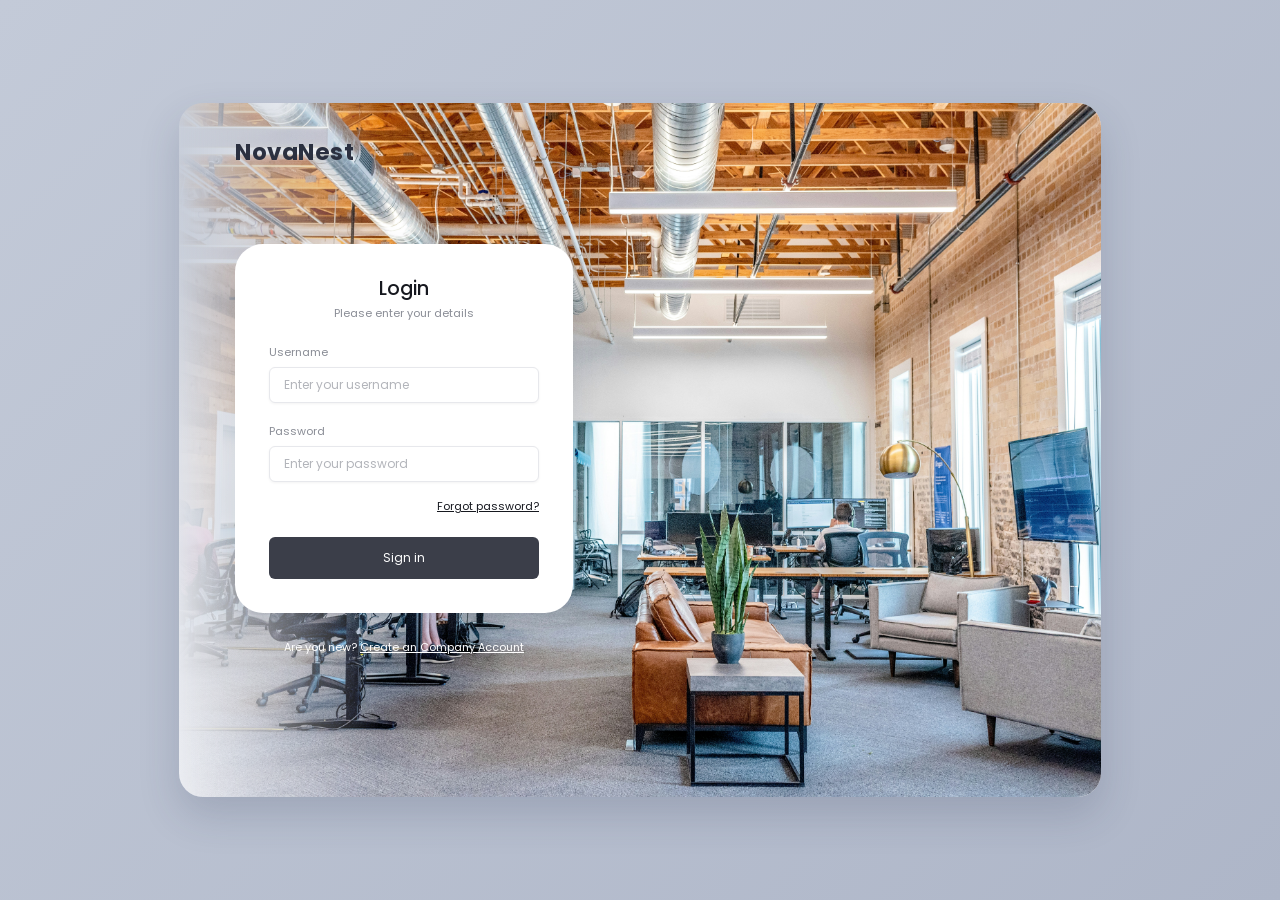
==== index.html @ 470cdb0f "compeletd" ====
<!DOCTYPE html>
<html lang="en">
<head>
  <meta charset="UTF-8">
  <meta name="viewport" content="width=device-width, initial-scale=1">
  <title>NovaNest</title>
  <link rel="preconnect" href="https://fonts.googleapis.com">
  <link href="https://fonts.googleapis.com/css2?family=Poppins:wght@300;400;500&display=swap" rel="stylesheet">
  <link rel="stylesheet" href="style.css">
</head>
<body>
  <main class="stage">
    <!-- Building photo (right side) -->
    <img class="bg" src="Images/background.jpg" alt="Background images">

    <!-- Logo -->
    <a class="brand" href="#>
      <img src="images/logo.svg" alt="" width="30" height="26">
      <span class="brand-text">NovaNest</span>
    </a>

    <!-- Login -->
    <section class="login">
      <form class="card" action="#" method="post">
        <h1>Login</h1>
        <p class="sub">Please enter your details</p>

        <label for="username">Username</label>
        <input id="username" name="username" type="text" placeholder="Enter your username" autocomplete="username">

        <label for="password">Password</label>
        <input id="password" name="password" type="password" placeholder="Enter your password" autocomplete="current-password">

        <a class="forgot" href="#">Forgot password?</a>

        <button type="submit">Sign in</button>
      </form>
        <p class="new">Are you new? <a href="#">Create an Company Account</a></p>
    </section>
  </main>
</body>
</html>
---- style.css ----
:root {
  --ink: #16181f;
  --muted: #8a8d96;
  --dark: #3b3e49;
  --line: #e7e8ec
}

* {
  box-sizing: border-box;
  margin: 0;
  padding: 0
}

body {
  font-family: 'Poppins', system-ui, -apple-system, 'Segoe UI', sans-serif;
  color: var(--ink);
  min-height: 100vh;
  padding: 36px;
  display: flex;
  align-items: center;
  justify-content: center;
  background: linear-gradient(135deg, #c3cad8 0%, #aeb6c8 100%);
}

/* ---------- Stage ---------- */
.stage {
  position: relative;
  width: 100%;
  max-width: 922px;
  min-height: 694px;
  border-radius: 24px;
  overflow: hidden;
  display: flex;
  flex-direction: column;
  justify-content: center;
  padding: 0 56px;
  /* cloudy sky */
  background:
    radial-gradient(ellipse 60% 55% at 12% 12%, #c2c9d6 0%, rgba(194, 201, 214, 0) 70%),
    radial-gradient(ellipse 50% 40% at 35% 90%, #e3e7ee 0%, rgba(227, 231, 238, 0) 70%),
    linear-gradient(135deg, #d2d7e1 0%, #f4f5f8 55%, #fff 100%);
  box-shadow: 0 18px 40px rgba(40, 50, 80, .18);
}

.bg {
  position: absolute;
  top: 0;
  right: 0;
  height: 100%;
  width: auto;
  max-width: none;
  /* fade the photo into the sky on its left edge */
  -webkit-mask-image: linear-gradient(90deg, transparent 0, #000 22%);
  mask-image: linear-gradient(90deg, transparent 0, #000 22%);
}

/* ---------- Logo ---------- */
.brand {
  position: absolute;
  top: 38px;
  left: 56px;
  display: flex;
  align-items: center;
  gap: 8px;
  text-decoration: none;
  color: #2b3040;
  z-index: 2
}

.brand-text {
  display: flex;
  flex-direction: column;
  font-size: 23px;
  font-weight: bold;
  letter-spacing: .5px;
  line-height: 1
}

.brand-text small {
  font-size: 7.5px;
  letter-spacing: 4.4px;
  margin-top: 3px;
  font-weight: 400
}

/* ---------- Login ---------- */
.login {
  position: relative;
  z-index: 1;
  width: 338px
}

.card {
  background: #fff;
  border-radius: 28px;
  padding: 30px 34px 34px;
  box-shadow: 0 8px 28px rgba(60, 70, 100, .1);
}

h1 {
  text-align: center;
  font-size: 19px;
  font-weight: 500
}

.sub {
  text-align: center;
  font-size: 11px;
  color: var(--muted);
  margin: 2px 0 22px
}

label {
  display: block;
  font-size: 11px;
  color: var(--muted);
  margin-bottom: 6px
}

input {
  width: 100%;
  height: 36px;
  padding: 0 14px;
  margin-bottom: 20px;
  font: inherit;
  font-size: 12px;
  color: var(--ink);
  background: #fff;
  border: 1px solid var(--line);
  border-radius: 6px;
  box-shadow: 0 1px 3px rgba(0, 0, 0, .05);
  outline: none;
}

input::placeholder {
  color: #b3b5bb
}

input:focus {
  border-color: #8f95a6;
  box-shadow: 0 0 0 3px rgba(59, 62, 73, .12)
}

.forgot {
  display: block;
  text-align: right;
  font-size: 11px;
  color: var(--ink);
  margin: -4px 0 22px
}

button {
  width: 100%;
  height: 42px;
  border: 0;
  border-radius: 6px;
  cursor: pointer;
  background: var(--dark);
  color: #fff;
  font: inherit;
  font-size: 12px;
  font-weight: 400;
  transition: background .15s;
}

button:hover {
  background: #2c2f39
}

button:focus-visible,
a:focus-visible {
  outline: 2px solid #3b3e49;
  outline-offset: 2px
}
.new {
  text-align: center;
  font-size: 11px;
  color: white;
  margin-top: 26px
}

.new a {
  color: white;
}

a {
  color: inherit
}

/* ---------- Responsive ---------- */
@media (max-width:900px) {
  body {
    padding: 20px
  }

  .stage {
    align-items: center;
    padding: 110px 24px 48px;
    min-height: calc(100vh - 40px)
  }

  .bg {
    opacity: .55
  }

  .brand {
    left: 24px;
    top: 30px
  }

  .login {
    width: 100%;
    max-width: 380px
  }
}

@media (max-width:480px) {
  body {
    padding: 0
  }

  .stage {
    border-radius: 0;
    min-height: 100vh;
    box-shadow: none;
    padding: 100px 16px 40px
  }

  .card {
    padding: 26px 22px 28px
  }

  input {
    font-size: 16px
  }
}
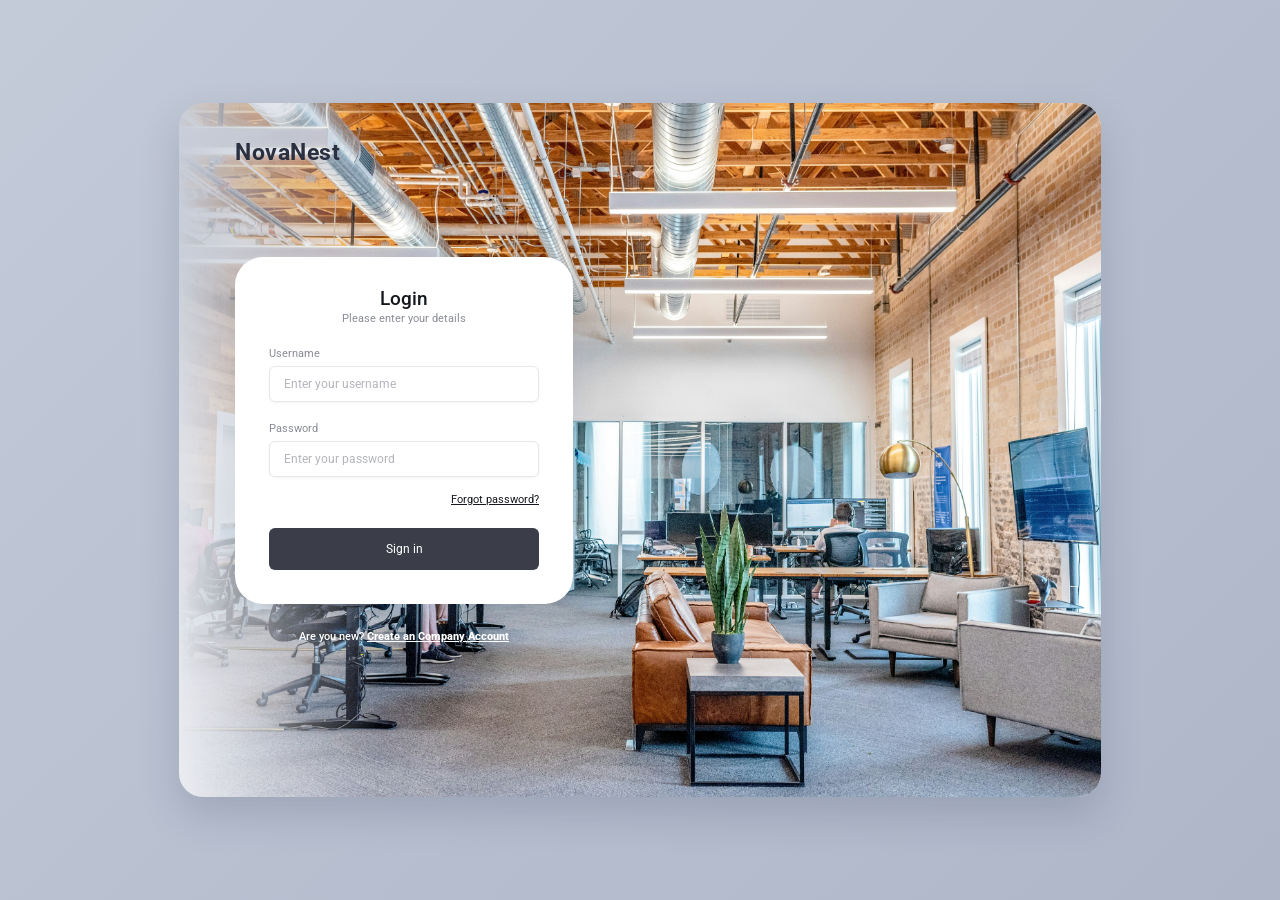
==== commit 8c4e453d: "completed again" ====
--- a/index.html
+++ b/index.html
@@ -1,21 +1,26 @@
 <!DOCTYPE html>
 <html lang="en">
+
 <head>
   <meta charset="UTF-8">
   <meta name="viewport" content="width=device-width, initial-scale=1">
   <title>NovaNest</title>
   <link rel="preconnect" href="https://fonts.googleapis.com">
+  <link rel="preconnect" href="https://fonts.gstatic.com" crossorigin>
+  <link href="https://fonts.googleapis.com/css2?family=Roboto:ital,wght@0,100..900;1,100..900&display=swap"
+    rel="stylesheet">
   <link href="https://fonts.googleapis.com/css2?family=Poppins:wght@300;400;500&display=swap" rel="stylesheet">
   <link rel="stylesheet" href="style.css">
 </head>
+
 <body>
   <main class="stage">
-    <!-- Building photo (right side) -->
+    <!-- Background photo (right side) -->
     <img class="bg" src="Images/background.jpg" alt="Background images">
 
     <!-- Logo -->
     <a class="brand" href="#>
-      <img src="images/logo.svg" alt="" width="30" height="26">
+      <img src=" images/logo.svg" alt="" width="30" height="26">
       <span class="brand-text">NovaNest</span>
     </a>
 
@@ -29,14 +34,16 @@
         <input id="username" name="username" type="text" placeholder="Enter your username" autocomplete="username">
 
         <label for="password">Password</label>
-        <input id="password" name="password" type="password" placeholder="Enter your password" autocomplete="current-password">
+        <input id="password" name="password" type="password" placeholder="Enter your password"
+          autocomplete="current-password">
 
         <a class="forgot" href="#">Forgot password?</a>
 
         <button type="submit">Sign in</button>
       </form>
-        <p class="new">Are you new? <a href="#">Create an Company Account</a></p>
+      <p class="new">Are you new? <a href="./signupform.html">Create an Company Account</a></p>
     </section>
   </main>
 </body>
+
 </html>
--- a/style.css
+++ b/style.css
@@ -8,11 +8,12 @@
 * {
   box-sizing: border-box;
   margin: 0;
-  padding: 0
-}
-
+  padding: 0;
+  font-family: "Roboto", sans-serif;
+}
+
+/* Sign in */
 body {
-  font-family: 'Poppins', system-ui, -apple-system, 'Segoe UI', sans-serif;
   color: var(--ink);
   min-height: 100vh;
   padding: 36px;
@@ -23,7 +24,7 @@
 }
 
 /* ---------- Stage ---------- */
-.stage {
+.stage{
   position: relative;
   width: 100%;
   max-width: 922px;
@@ -172,15 +173,18 @@
   outline: 2px solid #3b3e49;
   outline-offset: 2px
 }
+
 .new {
   text-align: center;
   font-size: 11px;
   color: white;
-  margin-top: 26px
+  margin-top: 26px;
+  font-weight: 500;
 }
 
 .new a {
   color: white;
+  font-weight: 800;
 }
 
 a {
@@ -233,4 +237,72 @@
   input {
     font-size: 16px
   }
+}
+
+/* Sign In end */
+
+/* ---------- Sign up page ---------- */
+.stage.tall {
+  min-height: 800px;
+  padding-top: 110px;
+  padding-bottom: 48px;
+  background:
+    radial-gradient(ellipse 60% 55% at 12% 12%, #c2c9d6 0%, rgba(194, 201, 214, 0) 70%),
+    radial-gradient(ellipse 50% 40% at 35% 90%, #e3e7ee 0%, rgba(227, 231, 238, 0) 70%),
+    linear-gradient(135deg, #d2d7e1 0%, #f4f5f8 55%, #fff 100%);
+  box-shadow: 0 18px 40px rgba(40, 50, 80, .18);
+}
+
+.card.compact {
+  padding: 26px 34px 30px;
+}
+
+.card.compact .sub {
+  margin-bottom: 18px;
+}
+
+.card.compact input {
+  margin-bottom: 14px;
+}
+
+.card.compact input:user-invalid {
+  border-color: #d9534f;
+}
+
+.terms {
+  display: flex;
+  align-items: flex-start;
+  gap: 8px;
+  margin: 2px 0 18px;
+  font-size: 11px;
+  color: #8a8d96;
+  line-height: 1.4;
+  cursor: pointer;
+}
+
+.terms input {
+  width: 14px;
+  height: 14px;
+  margin: 2px 0 0;
+  padding: 0;
+  box-shadow: none;
+  accent-color: #3b3e49;
+  flex: none;
+}
+
+.terms a {
+  color: #16181f
+}
+
+@media (max-width:900px) {
+  .stage.tall {
+    min-height: 90vh;
+    padding-top: 110px;
+  }
+}
+
+@media (max-width:480px) {
+  .stage.tall {
+    padding-top: 100px;
+  }
 }
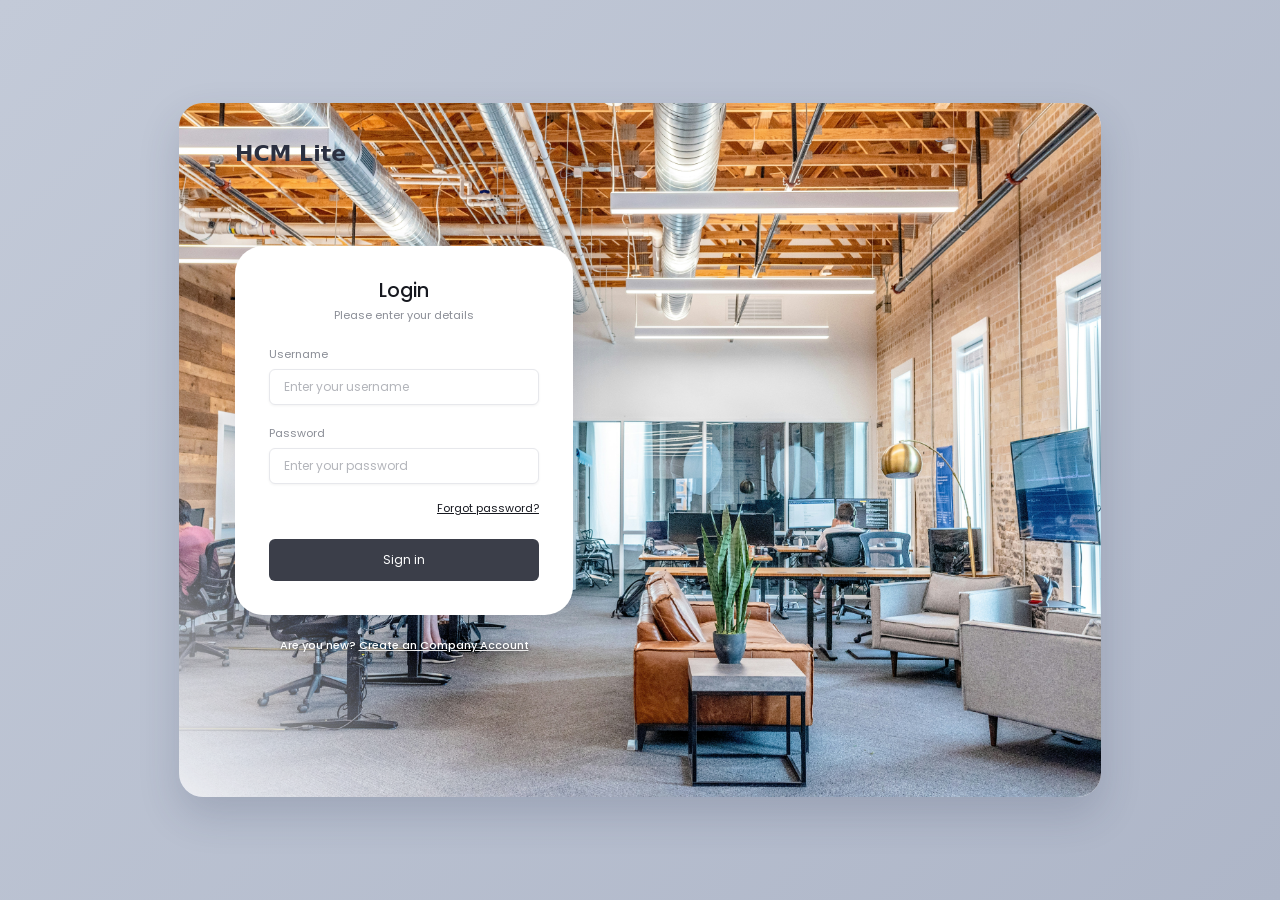
==== commit ffd8ceca: "completed 3" ====
--- a/index.html
+++ b/index.html
@@ -4,7 +4,7 @@
 <head>
   <meta charset="UTF-8">
   <meta name="viewport" content="width=device-width, initial-scale=1">
-  <title>NovaNest</title>
+  <title>HCM Lite</title>
   <link rel="preconnect" href="https://fonts.googleapis.com">
   <link rel="preconnect" href="https://fonts.gstatic.com" crossorigin>
   <link href="https://fonts.googleapis.com/css2?family=Roboto:ital,wght@0,100..900;1,100..900&display=swap"
@@ -21,7 +21,7 @@
     <!-- Logo -->
     <a class="brand" href="#>
       <img src=" images/logo.svg" alt="" width="30" height="26">
-      <span class="brand-text">NovaNest</span>
+      <span class="brand-text">HCM Lite</span>
     </a>
 
     <!-- Login -->
--- a/style.css
+++ b/style.css
@@ -1,308 +1,252 @@
-:root {
-  --ink: #16181f;
-  --muted: #8a8d96;
-  --dark: #3b3e49;
-  --line: #e7e8ec
-}
-
 * {
-  box-sizing: border-box;
-  margin: 0;
-  padding: 0;
-  font-family: "Roboto", sans-serif;
-}
-
-/* Sign in */
+    box-sizing: border-box;
+    margin: 0;
+    padding: 0
+}
+
 body {
-  color: var(--ink);
-  min-height: 100vh;
-  padding: 36px;
-  display: flex;
-  align-items: center;
-  justify-content: center;
-  background: linear-gradient(135deg, #c3cad8 0%, #aeb6c8 100%);
-}
-
-/* ---------- Stage ---------- */
-.stage{
-  position: relative;
-  width: 100%;
-  max-width: 922px;
-  min-height: 694px;
-  border-radius: 24px;
-  overflow: hidden;
-  display: flex;
-  flex-direction: column;
-  justify-content: center;
-  padding: 0 56px;
-  /* cloudy sky */
-  background:
-    radial-gradient(ellipse 60% 55% at 12% 12%, #c2c9d6 0%, rgba(194, 201, 214, 0) 70%),
-    radial-gradient(ellipse 50% 40% at 35% 90%, #e3e7ee 0%, rgba(227, 231, 238, 0) 70%),
-    linear-gradient(135deg, #d2d7e1 0%, #f4f5f8 55%, #fff 100%);
-  box-shadow: 0 18px 40px rgba(40, 50, 80, .18);
-}
-
+    font-family: 'Poppins', system-ui, -apple-system, 'Segoe UI', sans-serif;
+    color: #16181f;
+    min-height: 100vh;
+    padding: 36px;
+    display: flex;
+    align-items: center;
+    justify-content: center;
+    background: linear-gradient(135deg, #c3cad8 0%, #aeb6c8 100%);
+}
+
+/* ---------- Stage: sky colour behind + photo on top ---------- */
+.stage {
+    position: relative;
+    width: 100%;
+    max-width: 922px;
+    min-height: 694px;
+    border-radius: 24px;
+    overflow: hidden;
+    display: flex;
+    flex-direction: column;
+    justify-content: center;
+    padding: 0 56px;
+    background: linear-gradient(135deg, #d2d7e1 0%, #f4f5f8 55%, #fff 100%);
+    box-shadow: 0 18px 40px rgba(40, 50, 80, .18);
+}
+
+.stage.tall {
+    min-height: 820px;
+    padding-top: 100px;
+    padding-bottom: 60px
+}
+
+/* Photo always fills the whole stage, on any page height */
 .bg {
-  position: absolute;
-  top: 0;
-  right: 0;
-  height: 100%;
-  width: auto;
-  max-width: none;
-  /* fade the photo into the sky on its left edge */
-  -webkit-mask-image: linear-gradient(90deg, transparent 0, #000 22%);
-  mask-image: linear-gradient(90deg, transparent 0, #000 22%);
-}
-
-/* ---------- Logo ---------- */
+    position: absolute;
+    top: 0;
+    left: 0;
+    width: 100%;
+    height: 100%;
+    object-fit: cover;
+    object-position: center;
+    /* bottom-left corner fades into the light sky */
+    mask-image: linear-gradient(45deg, transparent 0, #000 24%);
+}
+
+/* ---------- Brand ---------- */
 .brand {
-  position: absolute;
-  top: 38px;
-  left: 56px;
-  display: flex;
-  align-items: center;
-  gap: 8px;
-  text-decoration: none;
-  color: #2b3040;
-  z-index: 2
-}
-
-.brand-text {
-  display: flex;
-  flex-direction: column;
-  font-size: 23px;
-  font-weight: bold;
-  letter-spacing: .5px;
-  line-height: 1
-}
-
-.brand-text small {
-  font-size: 7.5px;
-  letter-spacing: 4.4px;
-  margin-top: 3px;
-  font-weight: 400
-}
-
-/* ---------- Login ---------- */
+    position: absolute;
+    top: 38px;
+    left: 56px;
+    z-index: 2;
+    font-size: 22px;
+    font-weight: 600;
+    color: #2b3040;
+    text-decoration: none
+}
+
+/* ---------- Card ---------- */
 .login {
-  position: relative;
-  z-index: 1;
-  width: 338px
+    position: relative;
+    z-index: 1;
+    width: 338px
 }
 
 .card {
-  background: #fff;
-  border-radius: 28px;
-  padding: 30px 34px 34px;
-  box-shadow: 0 8px 28px rgba(60, 70, 100, .1);
+    background: #fff;
+    border-radius: 28px;
+    padding: 30px 34px 34px;
+    box-shadow: 0 8px 28px rgba(60, 70, 100, .15)
+}
+
+.card.compact {
+    padding: 26px 34px 30px
 }
 
 h1 {
-  text-align: center;
-  font-size: 19px;
-  font-weight: 500
+    text-align: center;
+    font-size: 19px;
+    font-weight: 500
 }
 
 .sub {
-  text-align: center;
-  font-size: 11px;
-  color: var(--muted);
-  margin: 2px 0 22px
+    text-align: center;
+    font-size: 11px;
+    color: #8a8d96;
+    margin: 2px 0 22px
+}
+
+.compact .sub {
+    margin-bottom: 18px
 }
 
 label {
-  display: block;
-  font-size: 11px;
-  color: var(--muted);
-  margin-bottom: 6px
+    display: block;
+    font-size: 11px;
+    color: #8a8d96;
+    margin-bottom: 6px
 }
 
 input {
-  width: 100%;
-  height: 36px;
-  padding: 0 14px;
-  margin-bottom: 20px;
-  font: inherit;
-  font-size: 12px;
-  color: var(--ink);
-  background: #fff;
-  border: 1px solid var(--line);
-  border-radius: 6px;
-  box-shadow: 0 1px 3px rgba(0, 0, 0, .05);
-  outline: none;
+    width: 100%;
+    height: 36px;
+    padding: 0 14px;
+    margin-bottom: 20px;
+    font: inherit;
+    font-size: 12px;
+    color: #16181f;
+    background: #fff;
+    border: 1px solid #e7e8ec;
+    border-radius: 6px;
+    box-shadow: 0 1px 3px rgba(0, 0, 0, .05);
+    outline: none;
+}
+
+.compact input {
+    margin-bottom: 14px
 }
 
 input::placeholder {
-  color: #b3b5bb
+    color: #b3b5bb
 }
 
 input:focus {
-  border-color: #8f95a6;
-  box-shadow: 0 0 0 3px rgba(59, 62, 73, .12)
+    border-color: #8f95a6;
+    box-shadow: 0 0 0 3px rgba(59, 62, 73, .12)
+}
+
+.compact input:user-invalid {
+    border-color: #d9534f
 }
 
 .forgot {
-  display: block;
-  text-align: right;
-  font-size: 11px;
-  color: var(--ink);
-  margin: -4px 0 22px
+    display: block;
+    text-align: right;
+    font-size: 11px;
+    color: #16181f;
+    margin: -4px 0 22px
+}
+
+.terms {
+    display: flex;
+    align-items: flex-start;
+    gap: 8px;
+    margin: 2px 0 18px;
+    font-size: 11px;
+    color: #8a8d96;
+    line-height: 1.4;
+    cursor: pointer
+}
+
+.terms input {
+    width: 14px;
+    height: 14px;
+    margin: 2px 0 0;
+    padding: 0;
+    box-shadow: none;
+    accent-color: #3b3e49;
+    flex: none
 }
 
 button {
-  width: 100%;
-  height: 42px;
-  border: 0;
-  border-radius: 6px;
-  cursor: pointer;
-  background: var(--dark);
-  color: #fff;
-  font: inherit;
-  font-size: 12px;
-  font-weight: 400;
-  transition: background .15s;
+    width: 100%;
+    height: 42px;
+    border: 0;
+    border-radius: 6px;
+    cursor: pointer;
+    background: #3b3e49;
+    color: #fff;
+    font: inherit;
+    font-size: 12px;
 }
 
 button:hover {
-  background: #2c2f39
+    background: #2c2f39
 }
 
 button:focus-visible,
 a:focus-visible {
-  outline: 2px solid #3b3e49;
-  outline-offset: 2px
-}
-
+    outline: 2px solid #3b3e49;
+    outline-offset: 2px
+}
+
+a {
+    color: inherit
+}
+
+/* text under the card sits on the photo, so it is white */
 .new {
-  text-align: center;
-  font-size: 11px;
-  color: white;
-  margin-top: 26px;
-  font-weight: 500;
+    text-align: center;
+    font-size: 11px;
+    font-weight: 500;
+    color: #fff;
+    margin-top: 22px;
+    text-shadow: 0 1px 4px rgba(0, 0, 0, .6)
 }
 
 .new a {
-  color: white;
-  font-weight: 800;
-}
-
-a {
-  color: inherit
+    color: #fff
 }
 
 /* ---------- Responsive ---------- */
 @media (max-width:900px) {
-  body {
-    padding: 20px
-  }
-
-  .stage {
-    align-items: center;
-    padding: 110px 24px 48px;
-    min-height: calc(100vh - 40px)
-  }
-
-  .bg {
-    opacity: .55
-  }
-
-  .brand {
-    left: 24px;
-    top: 30px
-  }
-
-  .login {
-    width: 100%;
-    max-width: 380px
-  }
+    body {
+        padding: 20px
+    }
+
+    .stage,
+    .stage.tall {
+        align-items: center;
+        padding: 100px 24px 48px;
+        min-height: 90vh
+    }
+
+    .brand {
+        left: 24px;
+        top: 30px
+    }
+
+    .login {
+        width: 100%;
+        max-width: 380px
+    }
 }
 
 @media (max-width:480px) {
-  body {
-    padding: 0
-  }
-
-  .stage {
-    border-radius: 0;
-    min-height: 100vh;
-    box-shadow: none;
-    padding: 100px 16px 40px
-  }
-
-  .card {
-    padding: 26px 22px 28px
-  }
-
-  input {
-    font-size: 16px
-  }
-}
-
-/* Sign In end */
-
-/* ---------- Sign up page ---------- */
-.stage.tall {
-  min-height: 800px;
-  padding-top: 110px;
-  padding-bottom: 48px;
-  background:
-    radial-gradient(ellipse 60% 55% at 12% 12%, #c2c9d6 0%, rgba(194, 201, 214, 0) 70%),
-    radial-gradient(ellipse 50% 40% at 35% 90%, #e3e7ee 0%, rgba(227, 231, 238, 0) 70%),
-    linear-gradient(135deg, #d2d7e1 0%, #f4f5f8 55%, #fff 100%);
-  box-shadow: 0 18px 40px rgba(40, 50, 80, .18);
-}
-
-.card.compact {
-  padding: 26px 34px 30px;
-}
-
-.card.compact .sub {
-  margin-bottom: 18px;
-}
-
-.card.compact input {
-  margin-bottom: 14px;
-}
-
-.card.compact input:user-invalid {
-  border-color: #d9534f;
-}
-
-.terms {
-  display: flex;
-  align-items: flex-start;
-  gap: 8px;
-  margin: 2px 0 18px;
-  font-size: 11px;
-  color: #8a8d96;
-  line-height: 1.4;
-  cursor: pointer;
-}
-
-.terms input {
-  width: 14px;
-  height: 14px;
-  margin: 2px 0 0;
-  padding: 0;
-  box-shadow: none;
-  accent-color: #3b3e49;
-  flex: none;
-}
-
-.terms a {
-  color: #16181f
-}
-
-@media (max-width:900px) {
-  .stage.tall {
-    min-height: 90vh;
-    padding-top: 110px;
-  }
-}
-
-@media (max-width:480px) {
-  .stage.tall {
-    padding-top: 100px;
-  }
+    body {
+        padding: 0
+    }
+
+    .stage,
+    .stage.tall {
+        border-radius: 0;
+        min-height: 100vh;
+        box-shadow: none;
+        padding: 90px 16px 40px
+    }
+
+    .card {
+        padding: 26px 22px 28px
+    }
+
+    input {
+        font-size: 16px
+    }
 }
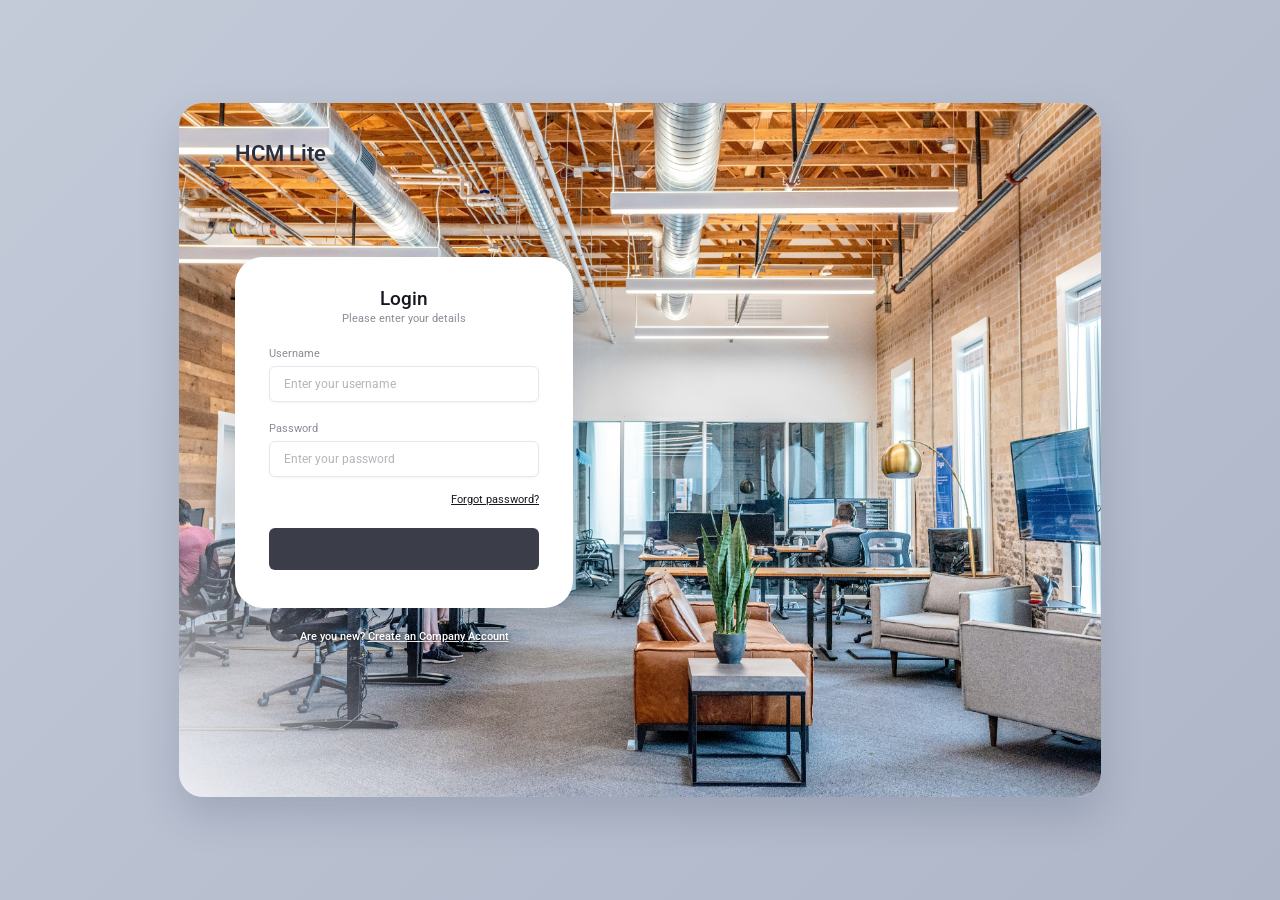
==== commit 29c7873c: "Completed 8" ====
--- a/index.html
+++ b/index.html
@@ -39,7 +39,7 @@
 
         <a class="forgot" href="#">Forgot password?</a>
 
-        <button type="submit">Sign in</button>
+        <button type="submit"></button>
       </form>
       <p class="new">Are you new? <a href="./signupform.html">Create an Company Account</a></p>
     </section>
--- a/style.css
+++ b/style.css
@@ -1,11 +1,11 @@
 * {
     box-sizing: border-box;
     margin: 0;
-    padding: 0
+    padding: 0;
+    font-family: "Roboto", sans-serif;
 }
 
 body {
-    font-family: 'Poppins', system-ui, -apple-system, 'Segoe UI', sans-serif;
     color: #16181f;
     min-height: 100vh;
     padding: 36px;
@@ -249,4 +249,972 @@
     input {
         font-size: 16px
     }
+}
+/* Signup Page */
+
+
+/* =========================================================
+   ADMIN DASHBOARD  (all classes prefixed "ad-")
+   Add class="ad-body" to the <body> of the admin pages.
+   Rules below override the global body/input/button/h1/label
+   styles above, only for admin elements.
+   ========================================================= */
+
+:root {
+    --ad-ink: #16181f;
+    --ad-muted: #8a8d96;
+    --ad-brand: #2b3040;
+    --ad-dark: #3b3e49;
+    --ad-dark-hover: #2c2f39;
+    --ad-border: #e7e8ec;
+    --ad-soft: #f1f2f6;
+    --ad-card-shadow: 0 8px 28px rgba(60, 70, 100, .15);
+}
+
+/* undo the login page's centred, padded body */
+.ad-body {
+    display: block;
+    padding: 0;
+    min-height: 100vh;
+    background: linear-gradient(135deg, #c3cad8 0%, #aeb6c8 100%) fixed;
+    overflow-x: hidden;
+    -webkit-text-size-adjust: 100%;
+}
+
+.ad-body ul {
+    list-style: none
+}
+
+.ad-body img {
+    max-width: 100%
+}
+
+/* ---------- Sidebar ---------- */
+.ad-side {
+    position: fixed;
+    top: 16px;
+    bottom: 16px;
+    left: 16px;
+    width: 232px;
+    display: flex;
+    flex-direction: column;
+    padding: 24px 14px;
+    background: var(--ad-dark);
+    color: #e8eaf0;
+    border-radius: 28px;
+    box-shadow: 0 18px 40px rgba(40, 50, 80, .18);
+    overflow-y: auto;
+}
+
+.ad-logo {
+    padding: 0 12px 24px;
+    font-size: 22px;
+    font-weight: 600;
+    color: #fff;
+    text-decoration: none;
+}
+
+.ad-nav a,
+.ad-nav button {
+    display: flex;
+    align-items: center;
+    gap: 12px;
+    width: 100%;
+    height: auto;
+    margin-bottom: 4px;
+    padding: 11px 12px;
+    border: 0;
+    border-radius: 10px;
+    background: none;
+    color: #cfd3de;
+    font: inherit;
+    font-size: 13px;
+    text-align: left;
+    text-decoration: none;
+    cursor: pointer;
+}
+
+.ad-nav a:hover,
+.ad-nav button:hover {
+    background: rgba(255, 255, 255, .08)
+}
+
+.ad-nav a.is-active {
+    background: #fff;
+    color: var(--ad-ink);
+    font-weight: 500
+}
+
+.ad-nav a.is-active img {
+    filter: invert(1)
+}
+
+.ad-nav img {
+    width: 18px;
+    height: 18px;
+    flex-shrink: 0
+}
+
+.ad-side-foot {
+    margin-top: auto;
+    padding-top: 14px;
+    border-top: 1px solid rgba(255, 255, 255, .14);
+}
+
+.ad-user {
+    padding: 0 12px 10px;
+    font-size: 12px;
+    color: #aab0bf
+}
+
+.ad-user b {
+    display: block;
+    font-size: 13px;
+    font-weight: 500;
+    color: #fff
+}
+
+/* ---------- Main area ---------- */
+.ad-main {
+    margin-left: 264px;
+    padding: 28px 32px 48px;
+    min-width: 0;
+}
+
+.ad-head {
+    margin-bottom: 24px
+}
+
+.ad-title {
+    text-align: left;
+    font-size: clamp(20px, 2.4vw, 24px);
+    font-weight: 500;
+    color: var(--ad-brand);
+}
+
+.ad-head p {
+    margin-top: 2px;
+    font-size: 12px;
+    color: #5a5f70
+}
+
+/* ---------- Stat cards ---------- */
+.ad-stats {
+    display: grid;
+    grid-template-columns: repeat(5, minmax(0, 1fr));
+    gap: 14px;
+    margin-bottom: 18px;
+}
+
+.ad-stat {
+    padding: 18px;
+    background: #fff;
+    border-radius: 20px;
+    box-shadow: var(--ad-card-shadow);
+}
+
+.ad-stat b {
+    display: block;
+    font-size: clamp(24px, 3vw, 30px);
+    font-weight: 500;
+    line-height: 1.1;
+}
+
+.ad-stat span {
+    font-size: 11px;
+    color: var(--ad-muted)
+}
+
+.ad-stat--present b {
+    color: #1f9d84
+}
+
+.ad-stat--late b {
+    color: #d98a1c
+}
+
+.ad-stat--leave b {
+    color: #5b4fcf
+}
+
+/* ---------- Panels ---------- */
+.ad-grid {
+    display: grid;
+    grid-template-columns: minmax(0, 1.6fr) minmax(0, 1fr);
+    gap: 18px;
+    margin-bottom: 18px;
+}
+
+.ad-panel {
+    min-width: 0;
+    padding: 26px 28px 28px;
+    background: #fff;
+    border-radius: 28px;
+    box-shadow: var(--ad-card-shadow);
+}
+
+.ad-panel-title {
+    display: flex;
+    flex-wrap: wrap;
+    align-items: center;
+    justify-content: space-between;
+    gap: 10px;
+    margin-bottom: 16px;
+    font-size: 16px;
+    font-weight: 500;
+}
+
+.ad-panel-title a {
+    font-size: 11px;
+    font-weight: 400;
+    color: var(--ad-ink)
+}
+
+/* ---------- Table ---------- */
+.ad-table-scroll {
+    overflow-x: auto;
+    -webkit-overflow-scrolling: touch
+}
+
+.ad-table {
+    width: 100%;
+    min-width: 440px;
+    border-collapse: collapse;
+    font-size: 12px;
+}
+
+.ad-table th {
+    padding: 0 8px 10px;
+    font-size: 11px;
+    font-weight: 400;
+    text-align: left;
+    color: var(--ad-muted);
+    white-space: nowrap;
+}
+
+.ad-table td {
+    padding: 10px 8px;
+    border-top: 1px solid var(--ad-border)
+}
+
+.ad-table small,
+.ad-list small {
+    display: block;
+    font-size: 11px;
+    color: var(--ad-muted)
+}
+
+/* ---------- Status badges ---------- */
+.ad-badge {
+    display: inline-block;
+    padding: 3px 10px;
+    border-radius: 99px;
+    font-size: 11px;
+    font-weight: 500;
+    white-space: nowrap;
+}
+
+.ad-badge--present {
+    background: #dff3ee;
+    color: #17806b
+}
+
+.ad-badge--late {
+    background: #fcecd2;
+    color: #a8620c
+}
+
+.ad-badge--half {
+    background: #e2e8fb;
+    color: #3c4fa8
+}
+
+.ad-badge--leave {
+    background: #e8e5fa;
+    color: #4a3fb8
+}
+
+.ad-badge--none {
+    background: var(--ad-soft);
+    color: #6b7080
+}
+
+/* ---------- Lists ---------- */
+.ad-empty {
+    padding: 14px 0;
+    font-size: 12px;
+    text-align: center;
+    color: var(--ad-muted);
+}
+
+.ad-list li {
+    padding: 10px 0;
+    border-top: 1px solid var(--ad-border);
+    font-size: 12px;
+    overflow-wrap: anywhere;
+}
+
+.ad-list li:first-child {
+    border-top: 0
+}
+
+/* ---------- Smart helper chat ---------- */
+.ad-chat {
+    display: flex;
+    flex-direction: column;
+    gap: 8px;
+    height: clamp(180px, 30vh, 250px);
+    margin-bottom: 10px;
+    overflow-y: auto;
+}
+
+.ad-msg {
+    max-width: 88%;
+    padding: 9px 13px;
+    border-radius: 14px;
+    font-size: 12px;
+    line-height: 1.4;
+    overflow-wrap: anywhere;
+}
+
+.ad-msg--bot {
+    background: var(--ad-soft)
+}
+
+.ad-msg--me {
+    align-self: flex-end;
+    background: var(--ad-dark);
+    color: #fff
+}
+
+.ad-chip {
+    width: auto;
+    height: auto;
+    margin: 0 6px 8px 0;
+    padding: 5px 11px;
+    border: 1px solid #dfe2ea;
+    border-radius: 99px;
+    background: #fff;
+    color: var(--ad-ink);
+    font: inherit;
+    font-size: 11px;
+    text-align: left;
+    cursor: pointer;
+}
+
+.ad-chip:hover {
+    background: var(--ad-soft)
+}
+
+/* ---------- Forms & buttons ---------- */
+.ad-form-row {
+    display: flex;
+    gap: 8px
+}
+
+.ad-field {
+    flex: 1;
+    min-width: 0;
+    width: 100%;
+    height: 36px;
+    margin-bottom: 0;
+}
+
+.ad-btn {
+    display: inline-flex;
+    align-items: center;
+    justify-content: center;
+    gap: 6px;
+    flex-shrink: 0;
+    width: auto;
+    height: 36px;
+    padding: 0 18px;
+}
+
+.ad-btn--light {
+    background: var(--ad-soft);
+    color: var(--ad-ink)
+}
+
+.ad-btn--light:hover {
+    background: #e4e6ec
+}
+
+.ad-btn img {
+    width: 15px;
+    height: 15px
+}
+
+/* ---------- Change-password dialog ---------- */
+.ad-dialog {
+    width: min(360px, 92vw);
+    max-height: 92vh;
+    margin: auto;
+    padding: 30px 34px 34px;
+    border: 0;
+    border-radius: 28px;
+    overflow-y: auto;
+    box-shadow: 0 20px 50px rgba(30, 40, 70, .3);
+}
+
+.ad-dialog::backdrop {
+    background: rgba(30, 35, 50, .45)
+}
+
+.ad-dialog h2 {
+    margin-bottom: 14px;
+    font-size: 19px;
+    font-weight: 500;
+    text-align: center;
+}
+
+.ad-dialog label {
+    margin: 12px 0 6px
+}
+
+.ad-dialog .ad-form-row {
+    justify-content: flex-end;
+    margin-top: 20px
+}
+
+/* ---------- Admin responsive ---------- */
+@media (max-width:1200px) {
+    .ad-main {
+        padding: 24px 24px 40px
+    }
+
+    .ad-stats {
+        grid-template-columns: repeat(3, minmax(0, 1fr))
+    }
+}
+
+/* Tablet: sidebar turns into a top bar */
+@media (max-width:900px) {
+    .ad-body {
+        padding: 0
+    }
+
+    .ad-side {
+        position: static;
+        width: auto;
+        margin: 12px;
+        padding: 12px 14px;
+        flex-direction: row;
+        flex-wrap: wrap;
+        align-items: center;
+        gap: 6px;
+        border-radius: 22px;
+        overflow: visible;
+    }
+
+    .ad-logo {
+        padding: 0 10px 0 4px;
+        font-size: 20px
+    }
+
+    .ad-nav {
+        display: flex;
+        flex-wrap: wrap;
+        gap: 2px
+    }
+
+    .ad-nav a,
+    .ad-nav button {
+        width: auto;
+        min-height: 40px;
+        margin: 0;
+        padding: 10px 12px
+    }
+
+    .ad-side-foot {
+        display: flex;
+        align-items: center;
+        gap: 2px;
+        margin: 0 0 0 auto;
+        padding: 0;
+        border: 0;
+    }
+
+    .ad-user {
+        display: none
+    }
+
+    .ad-main {
+        margin-left: 0;
+        padding: 12px 16px 40px
+    }
+
+    .ad-head {
+        margin-bottom: 18px
+    }
+
+    .ad-grid {
+        grid-template-columns: minmax(0, 1fr)
+    }
+}
+
+/* Phone */
+@media (max-width:560px) {
+    .ad-side {
+        margin: 8px;
+        padding: 10px;
+        gap: 4px
+    }
+
+    .ad-logo {
+        width: 100%;
+        padding: 2px 6px 6px
+    }
+
+    .ad-nav {
+        flex: 1;
+        flex-wrap: nowrap;
+        justify-content: space-between
+    }
+
+    .ad-nav a span,
+    .ad-nav button span {
+        display: none
+    }
+
+    .ad-nav a,
+    .ad-nav button {
+        justify-content: center;
+        min-width: 44px;
+        padding: 10px
+    }
+
+    .ad-nav img {
+        width: 20px;
+        height: 20px
+    }
+
+    .ad-side-foot {
+        margin: 0
+    }
+
+    .ad-main {
+        padding: 8px 12px 32px
+    }
+
+    .ad-stats {
+        grid-template-columns: repeat(2, minmax(0, 1fr));
+        gap: 10px
+    }
+
+    .ad-stat:last-child:nth-child(odd) {
+        grid-column: 1 / -1
+    }
+
+    .ad-stat {
+        padding: 14px;
+        border-radius: 16px
+    }
+
+    .ad-panel {
+        padding: 20px 18px 22px;
+        border-radius: 22px
+    }
+
+    .ad-grid {
+        gap: 12px;
+        margin-bottom: 12px
+    }
+
+    .ad-field {
+        height: 44px;
+        font-size: 16px
+    }
+
+    .ad-btn {
+        height: 44px
+    }
+
+    .ad-dialog {
+        padding: 24px 22px 26px
+    }
+
+    .ad-dialog .ad-form-row .ad-btn {
+        flex: 1
+    }
+}
+
+@media (max-width:360px) {
+    .ad-stats {
+        grid-template-columns: minmax(0, 1fr)
+    }
+}
+/* =========================================================
+   EMPLOYEES PAGE  (classes prefixed "emp-"; shares ad- layout)
+   ========================================================= */
+ 
+.emp-head {
+    display: flex;
+    flex-wrap: wrap;
+    align-items: center;
+    justify-content: space-between;
+    gap: 14px
+}
+ 
+.emp-head p a {
+    text-decoration: none;
+    color: var(--ad-ink)
+}
+ 
+.emp-head p a:hover {
+    text-decoration: underline
+}
+ 
+.emp-stats {
+    grid-template-columns: repeat(4, minmax(0, 1fr))
+}
+ 
+/* search + filters */
+.emp-toolbar {
+    display: flex;
+    flex-wrap: wrap;
+    gap: 10px;
+    margin-bottom: 16px
+}
+ 
+.emp-search {
+    flex: 1 1 220px
+}
+ 
+/* select needs the same look as the global input rule */
+.emp-select {
+    flex: 0 1 180px;
+    padding: 0 12px;
+    font: inherit;
+    font-size: 12px;
+    color: var(--ad-ink);
+    background: #fff;
+    border: 1px solid var(--ad-border);
+    border-radius: 6px;
+    box-shadow: 0 1px 3px rgba(0, 0, 0, .05);
+    outline: none;
+    cursor: pointer
+}
+ 
+.emp-select:focus {
+    border-color: #8f95a6;
+    box-shadow: 0 0 0 3px rgba(59, 62, 73, .12)
+}
+ 
+/* table */
+.emp-table {
+    min-width: 760px
+}
+ 
+.emp-table td {
+    vertical-align: middle;
+    white-space: nowrap
+}
+ 
+.emp-person {
+    display: flex;
+    align-items: center;
+    gap: 10px
+}
+ 
+.emp-avatar {
+    flex: none;
+    width: 34px;
+    height: 34px;
+    display: grid;
+    place-items: center;
+    border-radius: 50%;
+    font-size: 11px;
+    font-weight: 500;
+    letter-spacing: .3px;
+    text-transform: uppercase
+}
+ 
+.emp-avatar--a {
+    background: #dff3ee;
+    color: #17806b
+}
+ 
+.emp-avatar--b {
+    background: #fcecd2;
+    color: #a8620c
+}
+ 
+.emp-avatar--c {
+    background: #e2e8fb;
+    color: #3c4fa8
+}
+ 
+.emp-avatar--d {
+    background: #e8e5fa;
+    color: #4a3fb8
+}
+ 
+.emp-actions {
+    display: flex;
+    gap: 6px
+}
+ 
+.emp-btn-sm {
+    height: 30px;
+    padding: 0 12px;
+    font-size: 11px
+}
+ 
+.emp-btn-sm:disabled {
+    opacity: .5;
+    cursor: not-allowed
+}
+ 
+/* pagination */
+.emp-pager {
+    display: flex;
+    flex-wrap: wrap;
+    align-items: center;
+    justify-content: space-between;
+    gap: 12px;
+    margin-top: 16px;
+    padding-top: 16px;
+    border-top: 1px solid var(--ad-border);
+    font-size: 12px;
+    color: var(--ad-muted)
+}
+ 
+.emp-pager b {
+    color: var(--ad-ink);
+    font-weight: 500
+}
+ 
+.emp-pages {
+    display: flex;
+    flex-wrap: wrap;
+    gap: 6px
+}
+ 
+/* add-employee dialog */
+.emp-dialog {
+    width: min(460px, 92vw)
+}
+ 
+.emp-form-grid {
+    display: grid;
+    grid-template-columns: 1fr 1fr;
+    gap: 0 14px
+}
+ 
+.emp-full {
+    grid-column: 1 / -1
+}
+ 
+.emp-form-grid .emp-select {
+    width: 100%
+}
+ 
+/* responsive */
+@media (max-width:900px) {
+    .emp-stats {
+        grid-template-columns: repeat(2, minmax(0, 1fr))
+    }
+}
+ 
+@media (max-width:560px) {
+    .emp-head .ad-btn {
+        width: 100%
+    }
+ 
+    .emp-select {
+        flex: 1 1 100%;
+        height: 44px;
+        font-size: 16px
+    }
+ 
+    .emp-form-grid {
+        grid-template-columns: 1fr
+    }
+ 
+    .emp-pager {
+        justify-content: center;
+        text-align: center
+    }
+}
+ 
+ 
+/* ---------- Stat cards used as links (plain HTML navigation) ---------- */
+a.ad-stat {
+    display: block;
+    color: inherit;
+    text-decoration: none;
+    transition: transform .15s ease, box-shadow .15s ease
+}
+ 
+a.ad-stat:hover {
+    transform: translateY(-2px);
+    box-shadow: 0 12px 30px rgba(60, 70, 100, .2)
+}
+ 
+.emp-toolbar .ad-btn {
+    flex: none
+}
+ 
+@media (max-width:560px) {
+    .emp-toolbar .ad-btn {
+        width: 100%
+    }
+}
+/* Leave Page */
+.lv-name {
+    color: var(--ad-ink);
+    text-decoration: none
+}
+ 
+.lv-name:hover {
+    text-decoration: underline
+}
+ 
+/* status tabs (plain links) */
+.lv-tabs {
+    display: flex;
+    flex-wrap: wrap;
+    gap: 6px;
+    margin-bottom: 16px
+}
+ 
+.lv-tab {
+    display: inline-flex;
+    align-items: center;
+    gap: 6px;
+    padding: 7px 14px;
+    border-radius: 99px;
+    background: var(--ad-soft);
+    font-size: 12px;
+    text-decoration: none;
+    color: var(--ad-ink)
+}
+ 
+.lv-tab b {
+    font-weight: 500;
+    color: var(--ad-muted)
+}
+ 
+.lv-tab:hover {
+    background: #e4e6ec
+}
+ 
+.lv-tab.is-active {
+    background: var(--ad-dark);
+    color: #fff
+}
+ 
+.lv-tab.is-active b {
+    color: #cfd3de
+}
+ 
+/* table */
+.lv-table {
+    min-width: 860px
+}
+ 
+.lv-table td {
+    vertical-align: middle;
+    white-space: nowrap
+}
+ 
+.lv-done {
+    color: var(--ad-muted)
+}
+ 
+/* approve / reject */
+.lv-actions {
+    display: flex;
+    gap: 6px
+}
+ 
+.lv-btn-reject {
+    background: #fbe4e3;
+    color: #b3302c
+}
+ 
+.lv-btn-reject:hover {
+    background: #f6cfcd
+}
+ 
+/* leave type tags + shared colours */
+.lv-type {
+    display: inline-block;
+    padding: 3px 10px;
+    border-radius: 6px;
+    font-size: 11px;
+    font-weight: 500
+}
+ 
+.lv-type--annual {
+    background: #e8e5fa;
+    color: #4a3fb8
+}
+ 
+.lv-type--sick {
+    background: #fbe4e3;
+    color: #b3302c
+}
+ 
+.lv-type--casual {
+    background: #fcecd2;
+    color: #a8620c
+}
+ 
+/* usage meters */
+.lv-meters {
+    display: grid;
+    gap: 18px;
+    list-style: none
+}
+ 
+.lv-meter-top {
+    display: flex;
+    justify-content: space-between;
+    gap: 10px;
+    margin-bottom: 6px;
+    font-size: 12px
+}
+ 
+.lv-meter-top b {
+    font-weight: 500
+}
+ 
+.lv-meter {
+    height: 10px;
+    border-radius: 99px;
+    background: var(--ad-soft);
+    overflow: hidden
+}
+ 
+.lv-meter-bar {
+    display: block;
+    height: 100%;
+    border-radius: 99px
+}
+ 
+.lv-meter-bar.lv-type--annual {
+    background: #5b4fcf
+}
+ 
+.lv-meter-bar.lv-type--sick {
+    background: #c8433f
+}
+ 
+.lv-meter-bar.lv-type--casual {
+    background: #d98a1c
+}
+ 
+/* responsive */
+@media (max-width:560px) {
+    .lv-tabs {
+        flex-wrap: nowrap;
+        overflow-x: auto;
+        padding-bottom: 4px
+    }
+ 
+    .lv-tab {
+        flex: none
+    }
 }
